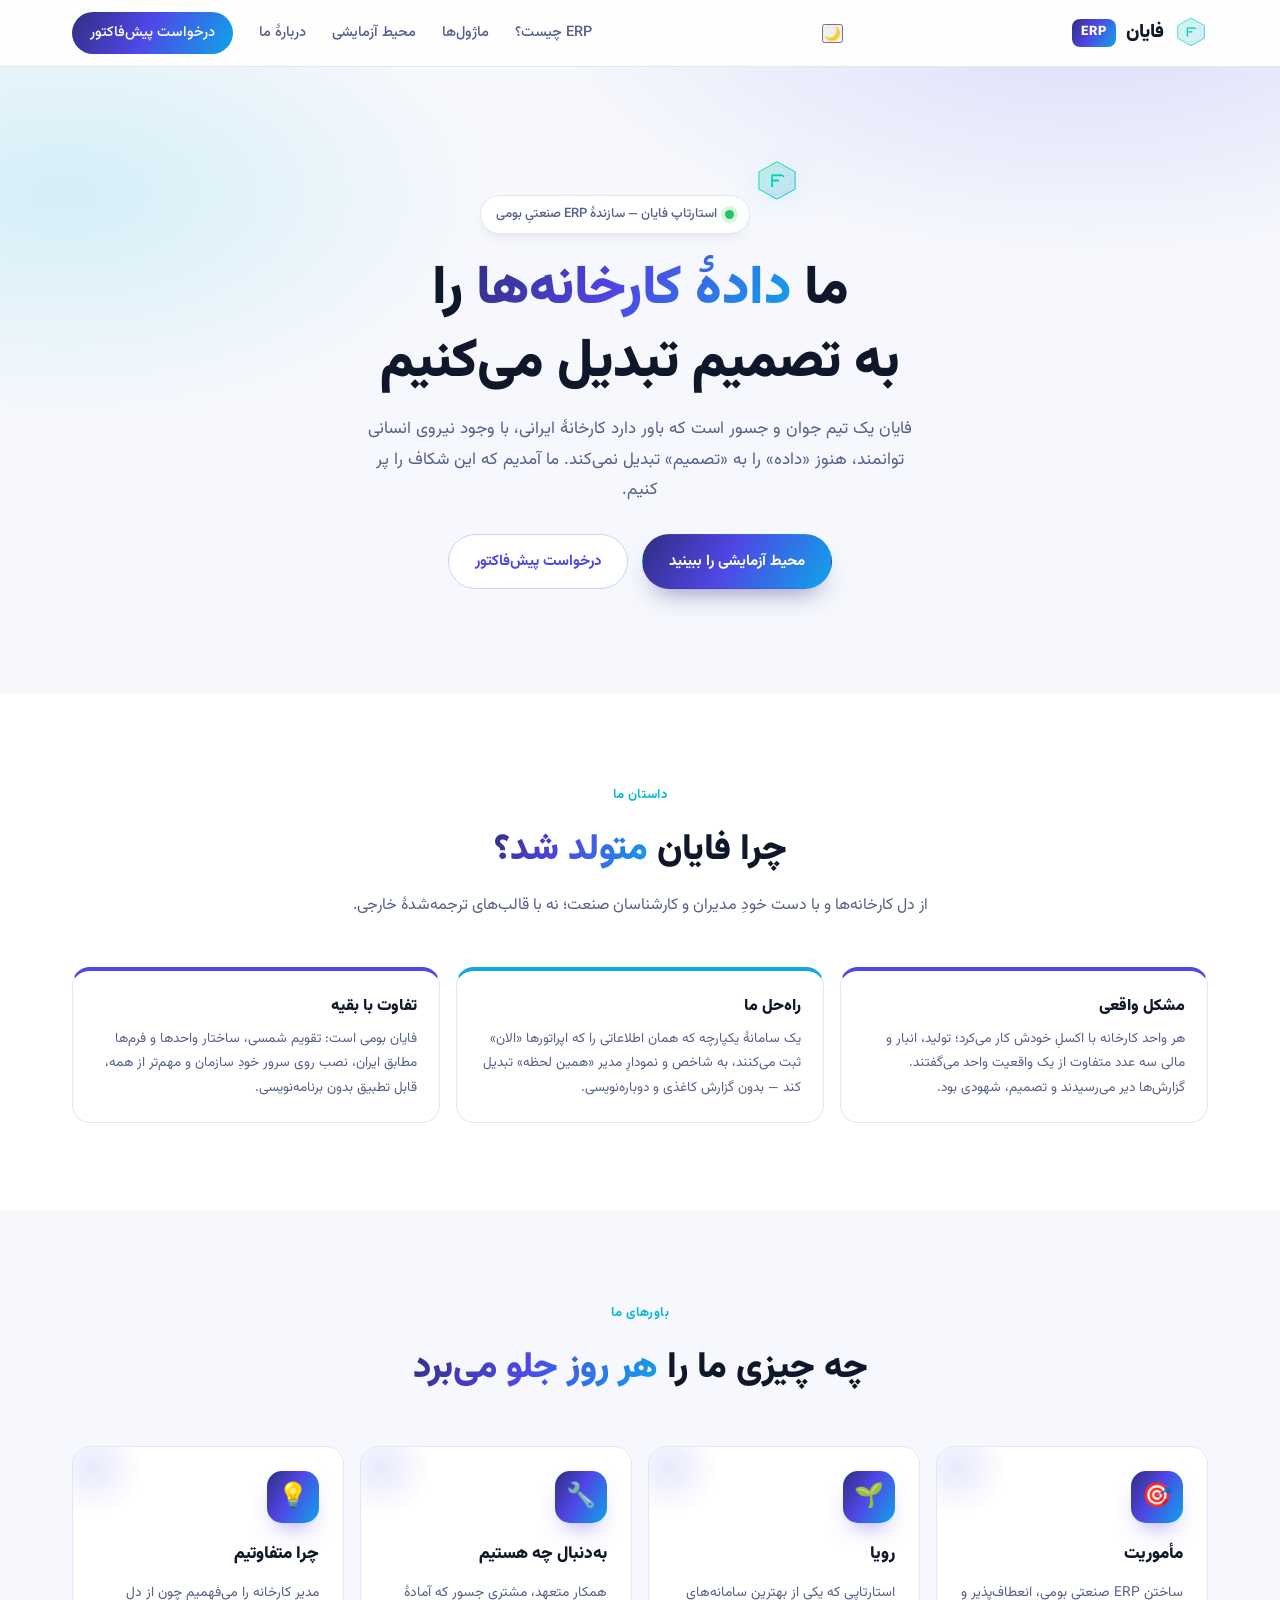
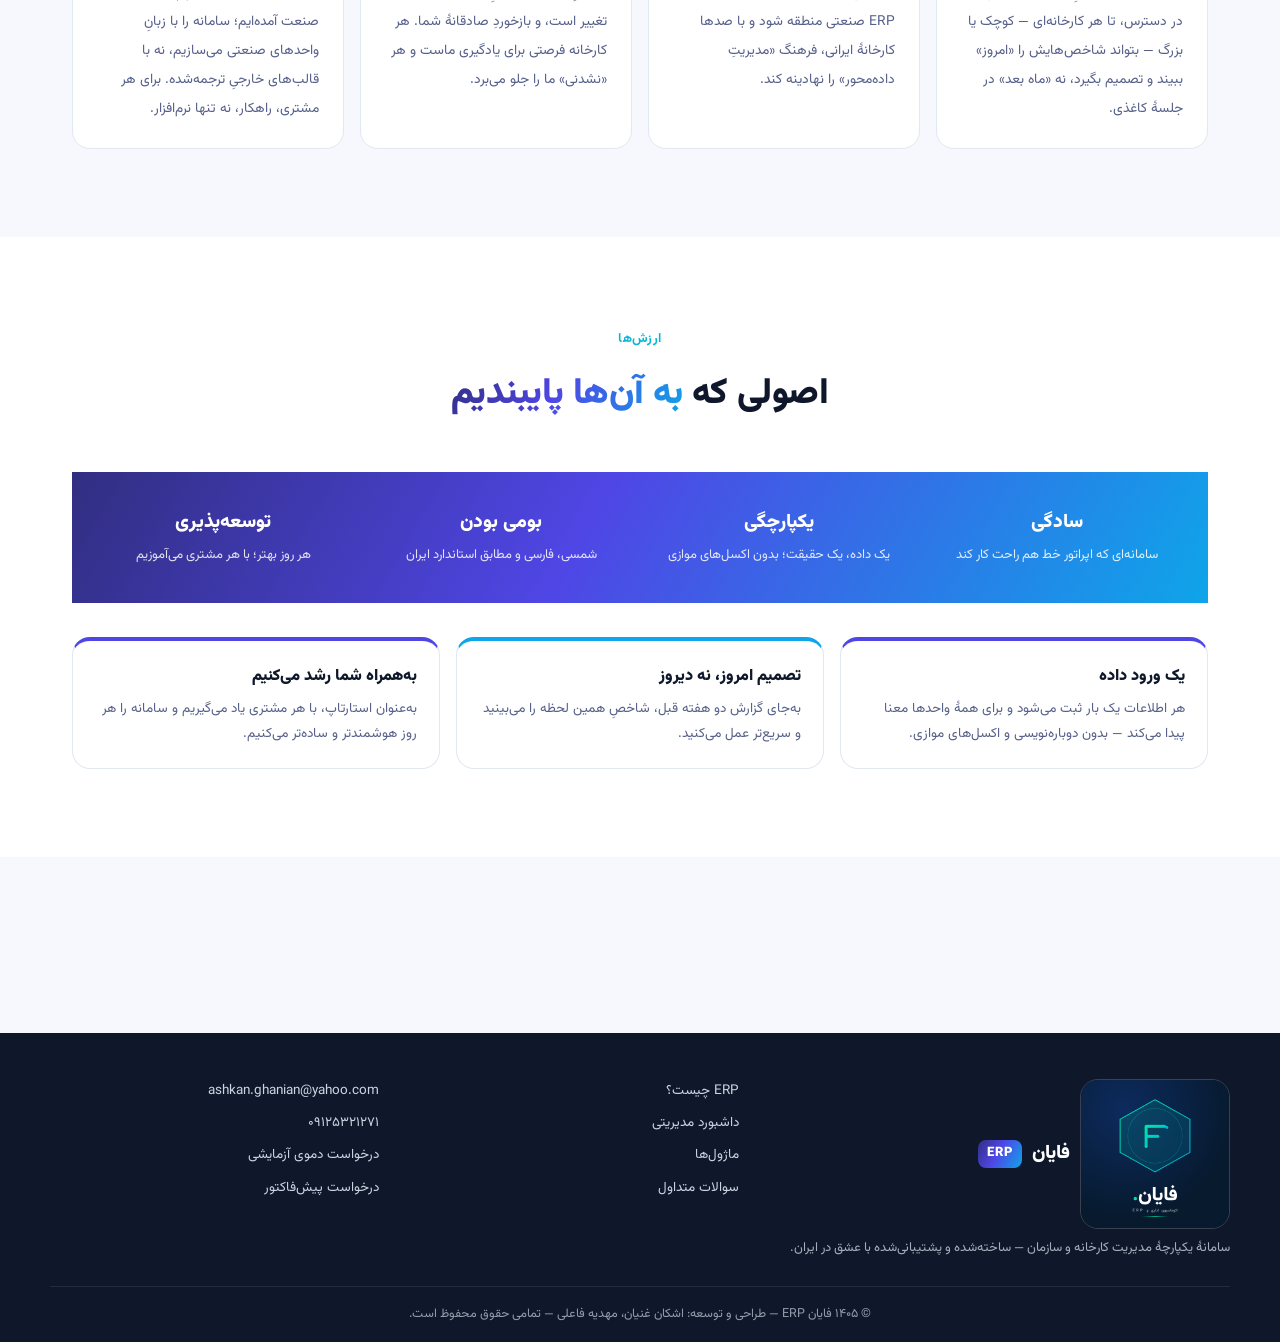
==== about.html @ 12213179 "Interactive real test simulators in trial; about page; shared theme on all pages; phone without spac" ====
<!DOCTYPE html>
<html lang="fa" dir="rtl">
<head>
<meta charset="UTF-8">
<meta name="viewport" content="width=device-width, initial-scale=1">
<title>دربارهٔ استارتاپ فایان | ما که هستیم و به‌دنبال چه هستیم</title>
<meta name="description" content="دربارهٔ فایان؛ استارتاپ ایرانی سازندهٔ ERP صنعتی. مأموریت، رویا و ارزش‌های ما؛ چرا باور داریم دادهٔ کارخانه‌ها باید به تصمیم تبدیل شود.">
<meta name="keywords" content="درباره فایان ERP, استارتاپ نرم افزار ERP ایرانی, تیم توسعه ERP, ERP صنعتی ایران, اسمارت ایران">
<meta name="robots" content="index, follow">
<meta name="author" content="فایان">
<link rel="canonical" href="https://ashkanghanian-ux.github.io/fayan-erp/about.html">
<meta property="og:type" content="website">
<meta property="og:site_name" content="فایان ERP">
<meta property="og:title" content="دربارهٔ استارتاپ فایان">
<meta property="og:description" content="ما استارتاپ فایان هستیم؛ تیمی که دادهٔ کارخانه‌ها را به تصمیم تبدیل می‌کند. مأموریت، رویا و ارزش‌های‌مان.">
<meta property="og:url" content="https://ashkanghanian-ux.github.io/fayan-erp/about.html">
<meta property="og:image" content="https://ashkanghanian-ux.github.io/fayan-erp/logo.png">
<meta property="og:locale" content="fa_IR">
<meta name="geo.region" content="IR">
<meta name="theme-color" content="#4f46e5">
<link rel="stylesheet" href="css/style.css">
<link rel="icon" type="image/svg+xml" href="mark.svg">
</head>
<body>
<header class="nav">
  <div class="container nav-inner">
    <a class="brand" href="index.html"><img src="mark.svg" class="brand-logo" alt="لوگوی فایان ERP"><span class="brand-name">فایان</span><span class="brand-suf">ERP</span></a>
    <button class="theme-btn" id="themeBtn" title="تغییر تم (روشن/تیره)" aria-label="حالت تیره">🌙</button>
    <button class="nav-burger" id="navBurger" aria-label="منو"><span></span><span></span><span></span></button>
    <nav class="nav-links" id="navLinks">
      <a href="index.html#about">ERP چیست؟</a>
      <a href="index.html#modules">ماژول‌ها</a>
      <a href="trial.html">محیط آزمایشی</a>
      <a href="about.html" aria-current="page">دربارهٔ ما</a>
      <a href="proforma.html" class="nav-cta">درخواست پیش‌فاکتور</a>
    </nav>
  </div>
</header>

<!-- ================= ABOUT HERO ================= -->
<section class="hero">
  <div class="hero-bg" aria-hidden="true"></div>
  <div class="container hero-grid" style="grid-template-columns:1fr;text-align:center">
    <div class="hero-copy" style="max-width:760px;margin:0 auto">
      <img src="mark.svg" class="hero-logo" alt="لوگوی فایان ERP">
      <span class="pill"><i class="dot"></i> استارتاپ فایان — سازندهٔ ERP صنعتیِ بومی</span>
      <h1>ما <span class="grad">دادهٔ کارخانه‌ها</span> را<br>به تصمیم تبدیل می‌کنیم</h1>
      <p class="hero-sub">
        فایان یک تیم جوان و جسور است که باور دارد کارخانهٔ ایرانی، با وجود نیروی انسانی توانمند،
        هنوز «داده» را به «تصمیم» تبدیل نمی‌کند. ما آمدیم که این شکاف را پر کنیم.
      </p>
      <div class="hero-cta" style="justify-content:center">
        <a href="trial.html" class="btn btn-primary">محیط آزمایشی را ببینید</a>
        <a href="proforma.html" class="btn btn-ghost">درخواست پیش‌فاکتور</a>
      </div>
    </div>
  </div>
</section>

<!-- ================= WHY WE EXIST ================= -->
<section class="section alt" id="story">
  <div class="container">
    <div class="sec-head">
      <span class="kicker">داستان ما</span>
      <h2>چرا فایان <span class="grad">متولد شد؟</span></h2>
      <p class="sec-sub">از دل کارخانه‌ها و با دست خودِ مدیران و کارشناسان صنعت؛ نه با قالب‌های ترجمه‌شدهٔ خارجی.</p>
    </div>
    <div class="why-grid about-grid">
      <div class="why-card"><h3>مشکل واقعی</h3><p>هر واحد کارخانه با اکسلِ خودش کار می‌کرد؛ تولید، انبار و مالی سه عدد متفاوت از یک واقعیت واحد می‌گفتند. گزارش‌ها دیر می‌رسیدند و تصمیم، شهودی بود.</p></div>
      <div class="why-card"><h3>راه‌حل ما</h3><p>یک سامانهٔ یکپارچه که همان اطلاعاتی را که اپراتورها «الان» ثبت می‌کنند، به شاخص و نمودارِ مدیر «همین لحظه» تبدیل کند — بدون گزارش کاغذی و دوباره‌نویسی.</p></div>
      <div class="why-card"><h3>تفاوت با بقیه</h3><p>فایان بومی است: تقویم شمسی، ساختار واحدها و فرم‌ها مطابق ایران، نصب روی سرور خودِ سازمان و مهم‌تر از همه، قابل تطبیق بدون برنامه‌نویسی.</p></div>
    </div>
  </div>
</section>

<!-- ================= MISSION / VISION ================= -->
<section class="section">
  <div class="container">
    <div class="sec-head">
      <span class="kicker">باورهای ما</span>
      <h2>چه چیزی ما را <span class="grad">هر روز جلو می‌برد</span></h2>
    </div>
    <div class="team-grid">
      <div class="team-card">
        <div class="team-ico">🎯</div>
        <h3>مأموریت</h3>
        <p>ساختن ERP صنعتیِ بومی، انعطاف‌پذیر و در دسترس، تا هر کارخانه‌ای — کوچک یا بزرگ — بتواند شاخص‌هایش را «امروز» ببیند و تصمیم بگیرد، نه «ماه بعد» در جلسهٔ کاغذی.</p>
      </div>
      <div class="team-card">
        <div class="team-ico">🌱</div>
        <h3>رویا</h3>
        <p>استارتاپی که یکی از بهترین سامانه‌های ERP صنعتی منطقه شود و با صدها کارخانهٔ ایرانی، فرهنگ «مدیریتِ داده‌محور» را نهادینه کند.</p>
      </div>
      <div class="team-card">
        <div class="team-ico">🔧</div>
        <h3>به‌دنبال چه هستیم</h3>
        <p>همکارِ متعهد، مشتریِ جسور که آمادهٔ تغییر است، و بازخوردِ صادقانهٔ شما. هر کارخانه فرصتی برای یادگیری ماست و هر «نشدنی» ما را جلو می‌برد.</p>
      </div>
      <div class="team-card">
        <div class="team-ico">💡</div>
        <h3>چرا متفاوتیم</h3>
        <p>مدیر کارخانه را می‌فهمیم چون از دل صنعت آمده‌ایم؛ سامانه را با زبانِ واحدهای صنعتی می‌سازیم، نه با قالب‌های خارجیِ ترجمه‌شده. برای هر مشتری، راهکار، نه تنها نرم‌افزار.</p>
      </div>
    </div>
  </div>
</section>

<!-- ================= VALUES ================= -->
<section class="section alt">
  <div class="container">
    <div class="sec-head">
      <span class="kicker">ارزش‌ها</span>
      <h2>اصولی که <span class="grad">به آن‌ها پایبندیم</span></h2>
    </div>
    <div class="stats-band" style="margin-bottom:34px">
      <div class="container stats-grid">
        <div><b>سادگی</b><span>سامانه‌ای که اپراتور خط هم راحت کار کند</span></div>
        <div><b>یکپارچگی</b><span>یک داده، یک حقیقت؛ بدون اکسل‌های موازی</span></div>
        <div><b>بومی بودن</b><span>شمسی، فارسی و مطابق استاندارد ایران</span></div>
        <div><b>توسعه‌پذیری</b><span>هر روز بهتر؛ با هر مشتری می‌آموزیم</span></div>
      </div>
    </div>
    <div class="why-grid about-grid">
      <div class="why-card"><h3>یک ورود داده</h3><p>هر اطلاعات یک بار ثبت می‌شود و برای همهٔ واحدها معنا پیدا می‌کند — بدون دوباره‌نویسی و اکسل‌های موازی.</p></div>
      <div class="why-card"><h3>تصمیم امروز، نه دیروز</h3><p>به‌جای گزارش دو هفته قبل، شاخصِ همین لحظه را می‌بینید و سریع‌تر عمل می‌کنید.</p></div>
      <div class="why-card"><h3>به‌همراه شما رشد می‌کنیم</h3><p>به‌عنوان استارتاپ، با هر مشتری یاد می‌گیریم و سامانه را هر روز هوشمندتر و ساده‌تر می‌کنیم.</p></div>
    </div>
  </div>
</section>

<!-- ================= CONTACT CTA ================= -->
<section class="section">
  <div class="container">
    <div class="demo-frame">
      <div class="pricing-card" style="padding:48px 30px">
        <span class="pill" style="background:rgba(255,255,255,.16);border-color:rgba(255,255,255,.35);color:#fff;box-shadow:none">مثلث شما</span>
        <h2 style="font-size:clamp(24px,3vw,32px);font-weight:900;margin:14px 0 10px">داستان ما بدون شما کامل نمی‌شود</h2>
        <p style="max-width:640px;margin:0 auto;font-size:14.5px;opacity:.92">
          اگر کارخانه‌ای می‌شناسید که هنوز با اکسل و کاغذ مدیریت می‌شود، یا خودتان آماده‌اید اولین قدم را بردارید،
          فقط کافی است همین‌جا شروع کنید.
        </p>
        <div class="price-btn-row">
          <a class="btn btn-primary" href="demo-request.html">درخواست دموی اختصاصی</a>
          <a class="btn btn-ghost" href="proforma.html">درخواست پیش‌فاکتور</a>
        </div>
      </div>
    </div>
  </div>
</section>

<footer class="footer">
  <div class="container footer-inner">
    <div>
      <a class="brand" href="index.html"><img src="logo.png" class="brand-logo f-logo" alt="لوگوی فایان ERP"><span class="brand-name">فایان</span><span class="brand-suf">ERP</span></a>
      <p class="footer-sub">سامانهٔ یکپارچهٔ مدیریت کارخانه و سازمان — ساخته‌شده و پشتیبانی‌شده با عشق در ایران.</p>
    </div>
    <div class="footer-links">
      <a href="index.html#about">ERP چیست؟</a>
      <a href="index.html#dashboard">داشبورد مدیریتی</a>
      <a href="index.html#modules">ماژول‌ها</a>
      <a href="index.html#faq">سوالات متداول</a>
    </div>
    <div class="footer-links">
      <a href="mailto:ashkan.ghanian@yahoo.com">ashkan.ghanian@yahoo.com</a>
      <a href="tel:+989125321271">۰۹۱۲۵۳۲۱۲۷۱</a>
      <a href="demo-request.html">درخواست دموی آزمایشی</a>
      <a href="proforma.html">درخواست پیش‌فاکتور</a>
    </div>
  </div>
  <div class="container footer-bar">© ۱۴۰۵ فایان ERP — طراحی و توسعه: اشکان غنیان، مهدیه فاعلی — تمامی حقوق محفوظ است.</div>
</footer>

<script src="js/main.js"></script>
<script src="js/theme.js"></script>
</body>
</html>
---- css/style.css ----
/* =========================================================
   فایان — وب‌سایت معرفی سامانهٔ ERP
   طراحی: مدرن، فارسی RTL، تم نیلی/فیروزه‌ای
   ========================================================= */
@font-face{font-family:'Vazirmatn';src:url('../fonts/Vazirmatn-Regular.woff2') format('woff2');font-weight:400;font-display:swap}
@font-face{font-family:'Vazirmatn';src:url('../fonts/Vazirmatn-Medium.woff2') format('woff2');font-weight:500;font-display:swap}
@font-face{font-family:'Vazirmatn';src:url('../fonts/Vazirmatn-Bold.woff2') format('woff2');font-weight:700;font-display:swap}
@font-face{font-family:'Vazirmatn';src:url('../fonts/Vazirmatn-Black.woff2') format('woff2');font-weight:900;font-display:swap}

:root{
  --brand:#4f46e5; --brand-2:#312e81; --cyan:#0ea5e9; --cyan-2:#06b6d4;
  --ink:#0f172a; --muted:#56608a; --line:#e2e8f0;
  --bg:#f6f8fd; --card:#ffffff;
  --grad:linear-gradient(120deg,#312e81,#4f46e5 45%,#0ea5e9);
  --grad-soft:linear-gradient(120deg,#eef2ff,#ecfeff);
  --rad:18px; --shadow:0 18px 50px -24px rgba(30,41,98,.35);
}
*{margin:0;padding:0;box-sizing:border-box}
html{scroll-behavior:smooth}
body{font-family:'Vazirmatn',Tahoma,sans-serif;background:var(--bg);color:var(--ink);line-height:1.8}
a{text-decoration:none;color:inherit}
.container{max-width:1180px;margin:0 auto;padding:0 22px}
.grad{background:var(--grad);-webkit-background-clip:text;background-clip:text;color:transparent}

/* ---------- NAV ---------- */
.nav{position:sticky;top:0;z-index:50;backdrop-filter:blur(12px);background:rgba(255,255,255,.82);border-bottom:1px solid var(--line)}
.nav-inner{display:flex;align-items:center;justify-content:space-between;height:66px}
.brand{display:flex;align-items:center;gap:10px;font-weight:900;font-size:19px}
.brand-name{font-weight:900}
.brand-suf{font-size:13px;font-weight:800;background:var(--grad);color:#fff;padding:2px 9px;border-radius:8px;letter-spacing:1px}
.brand-logo{height:34px;width:auto;border-radius:8px;object-fit:contain}
.hero-logo{height:46px;width:auto;object-fit:contain;margin-bottom:14px;filter:drop-shadow(0 6px 14px rgba(0,180,216,.35))}
.mv-logo{height:22px;width:auto;object-fit:contain;border-radius:5px}
.f-logo{height:150px;width:auto;border-radius:18px;border:1px solid rgba(255,255,255,.18)}
.brand-mark{width:36px;height:36px;border-radius:12px;background:var(--grad);color:#fff;display:grid;place-items:center;font-size:20px;box-shadow:0 8px 18px -8px rgba(79,70,229,.7)}
.nav-links{display:flex;align-items:center;gap:26px;font-size:14.5px;font-weight:500}
.nav-links a{color:var(--muted);transition:.2s}
.nav-links a:hover{color:var(--brand)}
.nav-cta{background:var(--grad);color:#fff!important;padding:8px 18px;border-radius:999px}
.nav-burger{display:none;flex-direction:column;gap:5px;background:none;border:0;cursor:pointer}
.nav-burger span{width:24px;height:2.5px;background:var(--ink);border-radius:3px;transition:.25s}
.nav.open .nav-burger span:nth-child(1){transform:translateY(7.5px) rotate(45deg)}
.nav.open .nav-burger span:nth-child(2){opacity:0}
.nav.open .nav-burger span:nth-child(3){transform:translateY(-7.5px) rotate(-45deg)}

/* ---------- BUTTONS ---------- */
.btn{display:inline-flex;align-items:center;gap:8px;padding:13px 26px;border-radius:999px;font-weight:700;font-size:15px;transition:.2s;cursor:pointer;border:1.5px solid transparent}
.btn-primary{background:var(--grad);color:#fff;box-shadow:0 14px 26px -12px rgba(49,46,129,.55)}
.btn-primary:hover{transform:translateY(-2px)}
.btn-ghost{background:#fff;color:var(--brand);border-color:#c7d2fe}
.btn-ghost:hover{border-color:var(--brand)}
.btn-sm{padding:8px 16px;font-size:13px}

/* ---------- HERO ---------- */
.hero{position:relative;overflow:hidden;padding:92px 0 70px}
.hero-bg{position:absolute;inset:0;z-index:-1;
  background:radial-gradient(900px 420px at 85% -10%,rgba(79,70,229,.16),transparent 60%),
             radial-gradient(700px 380px at 5% 20%,rgba(6,182,212,.14),transparent 60%);
}
.hero-grid{display:grid;grid-template-columns:1.05fr .95fr;gap:56px;align-items:center}
.pill{display:inline-flex;align-items:center;gap:8px;background:#fff;border:1px solid var(--line);border-radius:999px;padding:7px 15px;font-size:13px;font-weight:500;color:var(--muted);box-shadow:0 6px 16px -10px rgba(30,41,98,.25)}
.pill .dot,.demo-bar i:first-child{width:9px;height:9px;border-radius:50%;background:#22c55e;box-shadow:0 0 0 4px rgba(34,197,94,.18)}
.hero h1{font-size:clamp(34px,5vw,54px);font-weight:900;line-height:1.35;margin:20px 0 14px}
.hero-sub{color:var(--muted);font-size:17px;max-width:560px}
.hero-cta{display:flex;gap:14px;margin:28px 0 34px;flex-wrap:wrap}
.hero-points{display:flex;gap:38px;flex-wrap:wrap}
.hero-points b{display:block;font-size:26px;font-weight:900;background:var(--grad);-webkit-background-clip:text;background-clip:text;color:transparent}
.hero-points span{font-size:13px;color:var(--muted)}

/* ---- mockup card ---- */
.hero-visual{position:relative}
.mock{background:var(--card);border:1px solid var(--line);border-radius:var(--rad);box-shadow:var(--shadow);padding:18px 20px 20px;transform:rotate(-1.5deg)}
.mock-top{display:flex;align-items:center;justify-content:space-between;margin-bottom:16px}
.mv-brand{font-weight:900;font-size:15px;background:var(--grad);-webkit-background-clip:text;background-clip:text;color:transparent}
.mock-dots{display:flex;gap:6px}
.mock-dots i{width:10px;height:10px;border-radius:50%;background:#cbd5e1}
.mock-dots i:nth-child(2){background:#f59e0b}
.mock-dots i:nth-child(3){background:#22c55e}
.mock-kpis{display:grid;grid-template-columns:repeat(3,1fr);gap:10px;margin-bottom:16px}
.mk{background:var(--grad-soft);border:1px solid var(--line);border-radius:12px;padding:10px;text-align:center}
.mk b{font-size:19px;font-weight:900;display:block}
.mk.up b{color:#16a34a}.mk.warn b{color:#d97706}
.mk span{font-size:11.5px;color:var(--muted)}
.mock-chart{display:flex;align-items:flex-end;gap:10px;height:120px;border:1px solid var(--line);border-radius:12px;padding:14px;margin-bottom:16px;position:relative;background:#fff}
.mc-bar{flex:1;border-radius:6px 6px 0 0;background:linear-gradient(180deg,#6366f1,#312e81)}
.mc-bar.h1{height:45%}.mc-bar.h2{height:70%}.mc-bar.h3{height:38%}.mc-bar.h4{height:88%}
.mc-bar.h5{height:60%}.mc-bar.h6{height:95%}.mc-bar.h7{height:74%}
.mc-line{position:absolute;top:50%;right:14px;left:14px;border-top:2px dashed #f59e0b}
.mock-rows{display:flex;flex-direction:column;gap:8px}
.mr{display:flex;align-items:center;gap:10px;background:#f8fafc;border:1px solid var(--line);border-radius:10px;padding:8px 12px;font-size:13px}
.mr span{flex:1}
.mr b{font-size:12px;color:var(--muted);font-weight:500}
.st{width:9px;height:9px;border-radius:50%}
.st.ok{background:#22c55e}.st.warn{background:#f59e0b}.st.bad{background:#ef4444}
.float-chip{position:absolute;background:#fff;border:1px solid var(--line);border-radius:999px;padding:8px 16px;font-size:12.5px;font-weight:700;box-shadow:0 14px 30px -14px rgba(30,41,98,.4)}
.f1{top:-14px;right:-8px;color:var(--brand-2)}
.f2{bottom:-12px;left:6px;color:#0891b2}

/* ---------- STATS BAND ---------- */
.stats-band{background:var(--grad);color:#fff;padding:34px 0}
.stats-grid{display:grid;grid-template-columns:repeat(4,1fr);gap:20px;text-align:center}
.stats-grid b{display:block;font-size:19px;font-weight:900}
.stats-grid span{font-size:13px;opacity:.85}

/* ---------- SECTIONS ---------- */
.section{padding:88px 0}
.section.alt{background:#fff}
.sec-head{text-align:center;max-width:760px;margin:0 auto 46px}
.kicker{font-size:13px;font-weight:700;color:var(--cyan-2);letter-spacing:.4px}
.sec-head h2{font-size:clamp(26px,3.4vw,36px);font-weight:900;margin:8px 0 10px}
.sec-sub{color:var(--muted)}

/* ---------- DASH FEATURES ---------- */
.dash-features{display:grid;grid-template-columns:repeat(3,1fr);gap:18px}
.dash-card{background:var(--card);border:1px solid var(--line);border-radius:var(--rad);padding:26px;transition:.25s}
.dash-card:hover{transform:translateY(-5px);box-shadow:var(--shadow);border-color:#c7d2fe}
.dash-ico{width:46px;height:46px;border-radius:14px;background:var(--grad-soft);border:1px solid #c7d2fe;margin-bottom:14px;position:relative}
.dash-ico::after{content:"";position:absolute;inset:0;margin:11px;border-radius:7px;background:var(--grad)}
.dash-ico.i2{transform:rotate(45deg)}.dash-ico.i2::after{transform:rotate(-45deg)}
.dash-ico.i3{border-radius:50%}.dash-ico.i3::after{border-radius:50%;margin:12px}
.dash-ico.i4::after{margin:8px;border-radius:50% 50% 50% 0}
.dash-ico.i5::after{margin:7px 13px}
.dash-ico.i6::after{margin:9px}
.dash-card h3{font-size:16.5px;font-weight:800;margin-bottom:6px}
.dash-card p{font-size:13.6px;color:var(--muted)}

/* ---------- BENEFIT BANNER ---------- */
.benefit-banner{display:grid;grid-template-columns:1fr 1fr;gap:18px;margin-top:26px}
.bb-copy{background:var(--grad-soft);border:1px solid var(--line);border-radius:var(--rad);padding:24px}
.bb-copy h3{font-size:17px;font-weight:800;margin-bottom:12px}
.bb-copy ul{list-style:none}
.bb-copy li{display:flex;gap:10px;align-items:flex-start;font-size:13.6px;color:var(--muted);padding-bottom:10px}
.bb-copy li span{display:grid;place-items:center;width:22px;height:22px;border-radius:50%;flex:none;font-size:12px;font-weight:900;margin-top:2px}
.bb-copy li b{color:var(--ink)}
.bb-copy li span{background:#fee2e2;color:#dc2626}
.bb-copy.good li span{background:#dcfce7;color:#16a34a}
.bb-copy.good li span{}

/* ---------- MODULES ---------- */
.modules-grid{display:grid;grid-template-columns:repeat(4,1fr);gap:16px}
.mod{background:var(--card);border:1px solid var(--line);border-radius:var(--rad);padding:22px;transition:.25s}
.mod:hover{transform:translateY(-5px);box-shadow:var(--shadow);border-color:#a5b4fc}
.mod-i{width:42px;height:42px;border-radius:12px;background:var(--grad);display:block;position:relative;margin-bottom:13px}
.mod-i::after{content:"";position:absolute;inset:0;margin:12px 12px 12px 12px;border:3px solid #fff;border-radius:5px}
.mod-i.m2::after{margin:11px;border-width:3px;border-top-width:0}
.mod-i.m3::after{margin:11px 7px;border-radius:50%}
.mod-i.m4::after{margin:10px;border-radius:50%;border-width:2px}
.mod-i.m5::after{margin:12px 9px}
.mod-i.m6::after{background:#fff;margin:11px;border:2px solid #fff;border-radius:50%}
.mod-i.m7::after{border-radius:50%;margin:11px}
.mod-i.m8::after{display:none}
.mod-i.m9::after{border:none;background:#fff;margin:10px;border-radius:50% 0 50% 50%}
.mod-i.m10::after{margin:8px 13px;transform:rotate(45deg)}
.mod-i.m11::after{border-radius:3px;border-width:3px}
.mod-i.m12::after{margin:10px;border-radius:0}
.mod h3{font-size:15px;font-weight:800;margin-bottom:5px}
.mod p{font-size:12.7px;color:var(--muted)}

/* ---------- WHY ---------- */
.why-grid{display:grid;grid-template-columns:repeat(3,1fr);gap:16px}
.why-card{background:var(--card);border:1px solid var(--line);border-radius:var(--rad);padding:22px;border-top:4px solid var(--brand)}
.why-card:nth-child(2n){border-top-color:var(--cyan)}
.why-card h3{font-size:16px;font-weight:800;margin-bottom:5px}
.why-card p{font-size:13.5px;color:var(--muted)}

/* ---------- DEMO ---------- */
.demo-frame{max-width:980px;margin:0 auto;border:1px solid var(--line);border-radius:16px;overflow:hidden;box-shadow:var(--shadow);background:#fff}
.demo-bar{display:flex;align-items:center;gap:8px;background:#0f172a;color:#94a3b8;padding:10px 16px}
.demo-bar i{width:10px;height:10px;border-radius:50%;background:#f87171}
.demo-bar i:nth-child(2){background:#fbbf24}
.demo-bar i:nth-child(3){background:#34d399}
.demo-url{flex:1;font-size:12.5px;direction:ltr;text-align:left;font-family:monospace}
.demo-frame iframe{width:100%;height:540px;border:0;background:#f6f8fd;display:block}
.demo-note{max-width:980px;margin:18px auto 0;text-align:center;font-size:13.5px;color:var(--muted)}
.demo-note code{background:#eef2ff;padding:2px 8px;border-radius:6px;font-size:12.5px;direction:ltr;display:inline-block}
.demo-unavailable{max-width:980px;margin:0 auto;text-align:center}
.du-card{background:var(--grad-soft);border:1.5px dashed #a5b4fc;border-radius:var(--rad);padding:44px 22px}
.du-card strong{font-size:18px;font-weight:900;display:block;margin-bottom:8px}
.du-card p{color:var(--muted);font-size:14px;margin-bottom:20px}

/* ---------- CATALOG (Modules) ---------- */
.b-ok,.b-soon{font-size:12.5px;font-weight:700;margin:0 4px}
.b-ok{color:#16a34a}.b-soon{color:#d97706}
.catalog{margin-top:10px}
.cat{background:var(--card);border:1px solid var(--line);border-radius:var(--rad);padding:20px 22px;margin-bottom:16px}
.cat-head{display:flex;align-items:center;gap:12px;margin-bottom:14px}
.cat-i{width:38px;height:38px;border-radius:12px;background:var(--grad);position:relative;flex:none}
.cat-i::before{content:"";position:absolute;inset:0;margin:auto;width:12px;height:12px;border:3px solid #fff}
.cat-i.c1::after{content:"";position:absolute;inset:0;margin:9px;background:#fff;border-radius:3px}
.cat-i.c2::before{border-width:3px 3px 0 0;border-radius:3px}
.cat-i.c3::before{height:14px;border-width:3px;border-top:0}
.cat-i.c4::before{border-radius:50%;border-width:3px}
.cat-i.c5::before{background:#fff;border-color:#fff;border-width:3px;width:10px;height:10px}
.cat-i.c6::before{border-width:3px 3px 3px 0;border-radius:4px}
.cat-i.c7::before{width:16px;height:2px;border:none;background:#fff}
.cat-i.c8::before{border-radius:50% 50% 50% 0}
.cat-i.c9::before{border-radius:8px;width:14px;height:14px}
.cat-i.c10::before{border:none;background:#fff;width:16px;height:13px;border-radius:3px 3px 8px 8px}
.cat-head h3{font-size:16.5px;font-weight:800}
.cat-chips{display:flex;flex-wrap:wrap;gap:8px}
.chip{display:inline-flex;align-items:center;gap:7px;background:#f8fafc;border:1px solid var(--line);border-radius:999px;padding:6px 14px;font-size:13px;color:var(--ink)}
.chip::before{content:"";width:7px;height:7px;border-radius:50%;flex:none}
.chip.ok::before{background:#22c55e;box-shadow:0 0 0 3px rgba(34,197,94,.18)}
.chip.soon::before{background:#f59e0b;box-shadow:0 0 0 3px rgba(245,158,11,.18)}
.chip.ok{background:#f0fdf4;border-color:#bbf7d0;color:#15803d}
.chip.soon{background:#fffbeb;border-color:#fde68a;color:#b45309}

/* ---------- FAQ ---------- */
.faq-list{max-width:820px;margin:0 auto;display:flex;flex-direction:column;gap:10px}
.faq-list details{background:var(--card);border:1px solid var(--line);border-radius:14px;overflow:hidden}
.faq-list summary{cursor:pointer;list-style:none;padding:16px 22px;font-weight:700;font-size:15px;display:flex;align-items:center;justify-content:space-between;gap:12px;transition:.2s}
.faq-list summary::-webkit-details-marker{display:none}
.faq-list summary::after{content:"+";font-size:20px;color:var(--brand);transition:.25s;background:#eef2ff;border-radius:8px;width:28px;height:28px;display:grid;place-items:center;flex:none}
.faq-list details[open] summary::after{transform:rotate(45deg)}
.faq-list summary:hover{background:#f8faff}
.faq-list details p{padding:0 22px 18px;color:var(--muted);font-size:14px}

/* ---------- STEPS ---------- */
.steps-grid{display:grid;grid-template-columns:repeat(4,1fr);gap:16px}
.step{background:var(--card);border:1px solid var(--line);border-radius:var(--rad);padding:24px;position:relative}
.step b{position:absolute;top:-14px;right:20px;width:34px;height:34px;border-radius:50%;background:var(--grad);color:#fff;display:grid;place-items:center;font-size:16px;box-shadow:0 8px 16px -8px rgba(49,46,129,.6)}
.step h3{font-size:15.5px;font-weight:800;margin:14px 0 6px}
.step p{font-size:13px;color:var(--muted)}

/* ---------- PRICING ---------- */
.pricing-card{background:linear-gradient(135deg,#312e81,#4f46e5 55%,#0ea5e9);color:#fff;border-radius:26px;text-align:center;padding:56px 30px;position:relative;overflow:hidden}
.pricing-card .pill{background:rgba(255,255,255,.16);border:1px solid rgba(255,255,255,.35);color:#fff;box-shadow:none}
.pricing-card h2{font-size:clamp(24px,3vw,32px);font-weight:900;margin:14px 0 10px}
.pricing-card p{max-width:640px;margin:0 auto;font-size:14.5px;opacity:.92}
.price-btn-row{display:flex;gap:14px;justify-content:center;margin-top:26px;flex-wrap:wrap}
.price-btn-row .btn-ghost{background:rgba(255,255,255,.14);border-color:rgba(255,255,255,.5);color:#fff}
.price-btn-row .btn-ghost:hover{border-color:#fff}

/* ---------- FOOTER ---------- */
.footer{background:#0f172a;color:#cbd5e1}
.footer-inner{display:grid;grid-template-columns:1.4fr 1fr 1fr;gap:30px;padding:46px 0 26px}
.footer .brand-name{color:#fff}
.footer-sub{font-size:13px;opacity:.8;margin-top:8px}
.footer-links{display:flex;flex-direction:column;gap:8px;font-size:13.5px}
.footer-links a:hover{color:#fff}
.footer-bar{border-top:1px solid rgba(255,255,255,.12);padding:16px 22px;font-size:12.5px;text-align:center;opacity:.7}

/* ---------- REVEAL ---------- */
.reveal{opacity:0;transform:translateY(22px);transition:.6s}
.reveal.in{opacity:1;transform:none}

/* ---------- RESPONSIVE ---------- */
@media (max-width:1000px){
  .modules-grid{grid-template-columns:repeat(3,1fr)}
  .stats-grid{grid-template-columns:repeat(2,1fr)}
}
@media (max-width:860px){
  .hero-grid{grid-template-columns:1fr;gap:40px}
  .hero-visual{order:-1;max-width:520px;margin:0 auto}
  .dash-features,.steps-grid,.why-grid{grid-template-columns:repeat(2,1fr)}
  .benefit-banner{grid-template-columns:1fr}
  .nav-links{position:fixed;inset:66px 0 auto 0;background:#fff;border-bottom:1px solid var(--line);flex-direction:column;gap:0;padding:10px 0;display:none}
  .nav-links a{padding:12px 24px;width:100%}
  .nav.open .nav-links{display:flex}
  .nav-burger{display:flex}
  .footer-inner{grid-template-columns:1fr;gap:18px}
}
@media (max-width:620px){
  .modules-grid,.dash-features,.steps-grid,.why-grid{grid-template-columns:1fr}
  .stats-grid{grid-template-columns:1fr 1fr}
  .hero-points{gap:24px}
  .demo-frame iframe{height:440px}
  .section{padding:64px 0}
}
/* ---------- FORMS / SUB-PAGES ---------- */
.form-page-head{border-bottom:1px solid var(--line);background:#fff}
.form-page-head .nav-inner{justify-content:space-between}
.form-page-head .back{font-size:13px;font-weight:700;color:var(--muted);text-decoration:none;padding:8px 14px;border:1.5px solid var(--line);border-radius:10px;transition:.2s}
.form-page-head .back:hover{border-color:var(--brand);color:var(--brand)}
.form-wrap{max-width:680px;margin:0 auto;padding:46px 0 78px}
.form-card{background:var(--card);border:1px solid var(--line);border-radius:18px;padding:32px;box-shadow:0 24px 60px -30px rgba(15,23,42,.25)}
.form-card h1{font-size:22px;margin-bottom:6px}
.form-card .form-lead{color:var(--muted);font-size:14px;margin-bottom:26px;line-height:1.9}
.frm-group{margin-bottom:18px}
.frm-group label{display:block;font-weight:700;font-size:13.5px;margin-bottom:7px}
.frm-group label small{color:var(--muted);font-weight:500}
.frm-in{width:100%;border:1.5px solid var(--line);border-radius:12px;padding:11px 14px;font-size:14px;background:#fcfdff;transition:.2s;color:var(--ink);font-family:inherit}
.frm-in:focus{outline:none;border-color:var(--brand);background:#fff;box-shadow:0 0 0 4px rgba(99,102,241,.12)}
.frm-in.err{border-color:#ef4444!important}
.frm-hint{font-size:12px;color:#dc2626;margin-top:6px;display:none;font-weight:600}
.frm-hint.show{display:block}
.cat-grp{margin-bottom:16px}
.cat-grp-title{font-weight:800;font-size:14px;margin-bottom:9px;display:flex;align-items:center;gap:8px}
.cat-grp-title::before{content:"";width:8px;height:8px;border-radius:3px;background:var(--grad);flex:none}
.chk-grid{display:flex;flex-wrap:wrap;gap:8px}
label.chk-row{display:inline-flex;align-items:center;gap:8px;background:#f8fafc;border:1px solid var(--line);border-radius:999px;padding:8px 14px;cursor:pointer;font-size:13px;font-weight:600;transition:.15s}
label.chk-row input{accent-color:var(--brand);width:15px;height:15px}
label.chk-row:has(input:checked){background:#eef2ff;border-color:var(--brand);color:var(--brand)}
.form-ok{display:none;text-align:center;padding:30px 10px}
.form-ok .big{font-size:46px}
.form-ok h2{font-size:19px;margin:10px 0 8px}
.form-ok p{color:var(--muted);font-size:14px;line-height:2}
.form-err{display:none;background:#fef2f2;border:1px solid #fecaca;color:#b91c1c;border-radius:12px;padding:14px 16px;font-size:13.5px;line-height:2;margin-top:18px}
.form-err.show{display:block}
.contact-rt{display:flex;gap:12px;flex-wrap:wrap;margin-top:34px}
.contact-rt div{flex:1;min-width:190px;background:#f8fafc;border:1px solid var(--line);border-radius:14px;padding:16px 18px}
.contact-rt b{display:block;font-size:13px;color:var(--muted);margin-bottom:6px}
.contact-rt a{font-weight:800;color:var(--ink);text-decoration:none;font-size:15px;direction:ltr;display:block}
.btn[disabled]{opacity:.6;pointer-events:none}
.spin{display:inline-block;width:14px;height:14px;border:2px solid #fff;border-top-color:transparent;border-radius:50%;animation:rot .7s linear infinite;vertical-align:-2px;margin-left:6px}
@keyframes rot{to{transform:rotate(360deg)}}

/* ---------- ABOUT US ---------- */
.team-grid{display:grid;grid-template-columns:repeat(auto-fit,minmax(245px,1fr));gap:16px}
.team-card{background:var(--card);border:1px solid var(--line);border-radius:var(--rad);padding:24px;position:relative;overflow:hidden;transition:.22s}
.team-card::after{content:"";position:absolute;inset-inline-end:-30px;top:-30px;width:100px;height:100px;border-radius:50%;background:radial-gradient(circle,rgba(99,102,241,.14),transparent 70%);pointer-events:none}
.team-card:hover{transform:translateY(-5px);box-shadow:var(--shadow);border-color:#c7d2fe}
.team-ico{width:52px;height:52px;border-radius:15px;background:var(--grad);color:#fff;display:grid;place-items:center;font-size:24px;margin-bottom:16px;box-shadow:0 12px 24px -12px rgba(79,70,229,.7)}
.team-card h3{font-size:17px;font-weight:900;margin-bottom:9px}
.team-card p{color:var(--muted);font-size:13.8px;line-height:2.1}
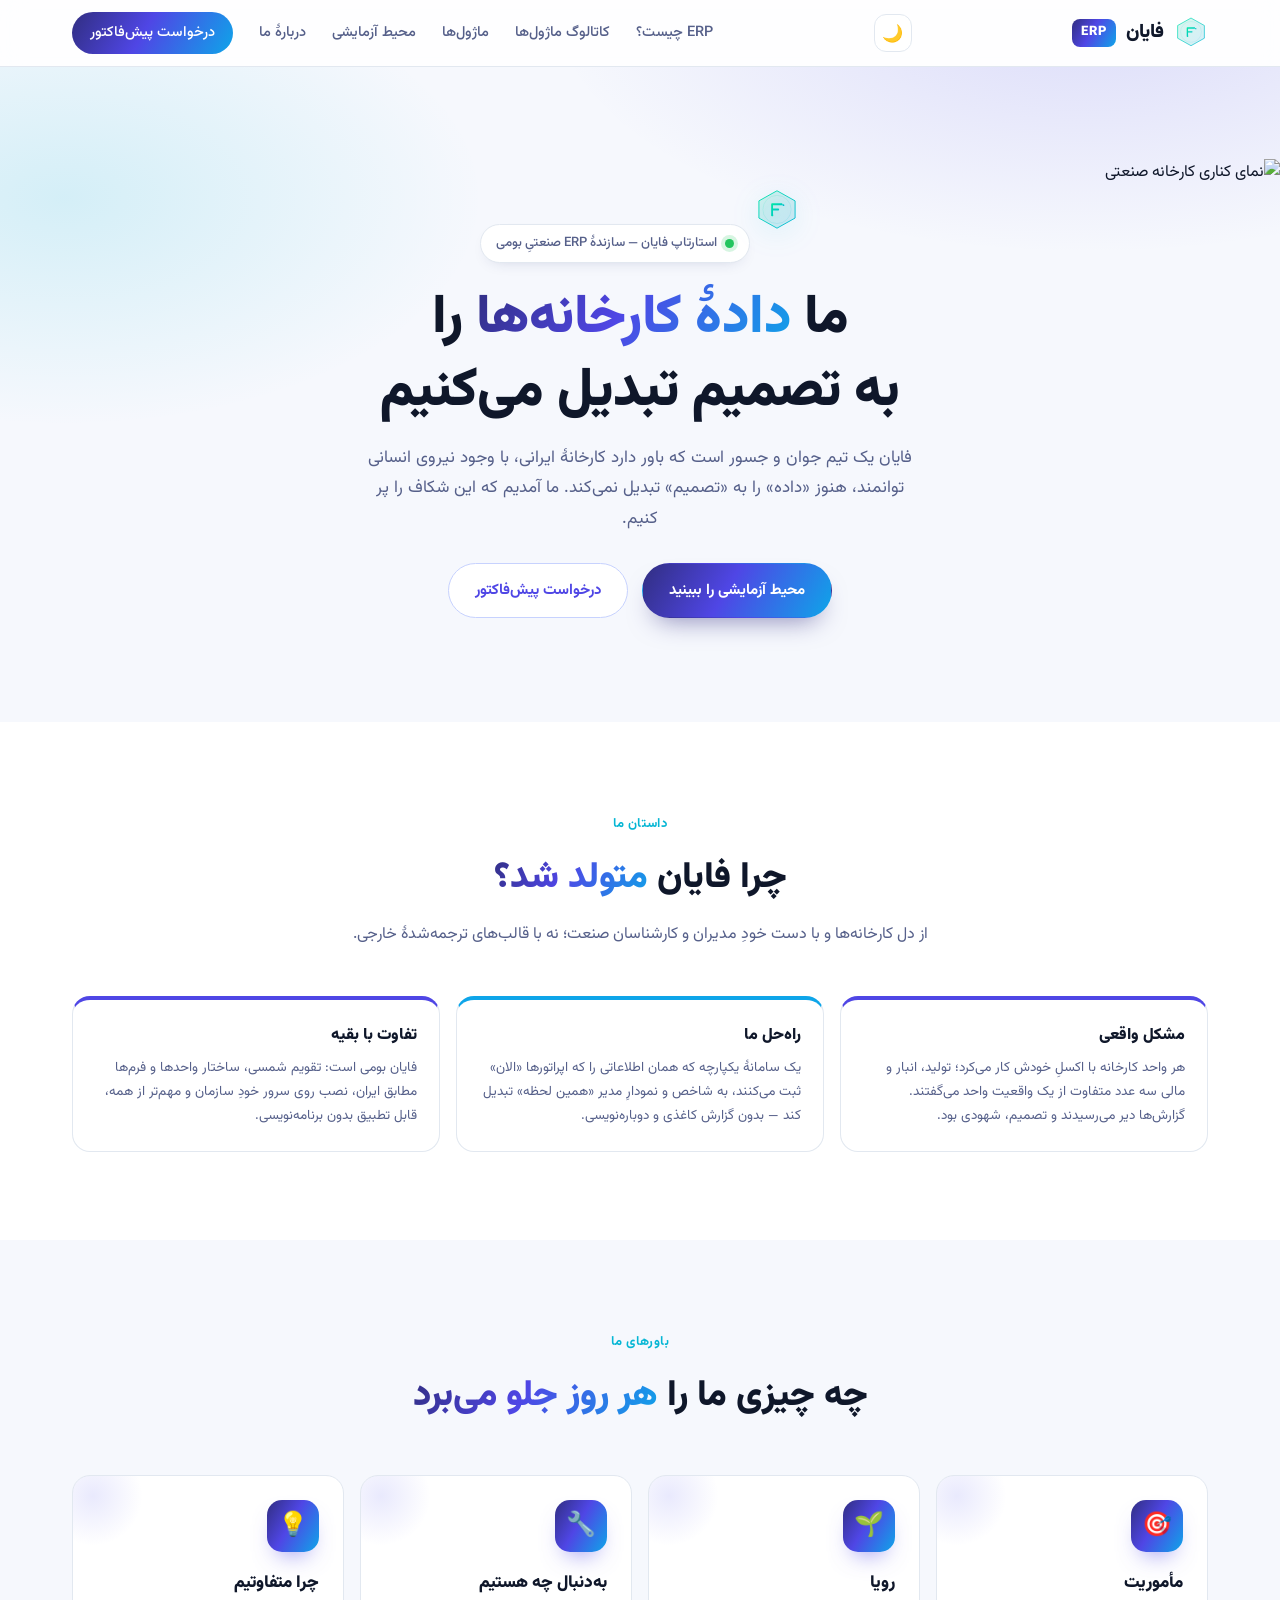
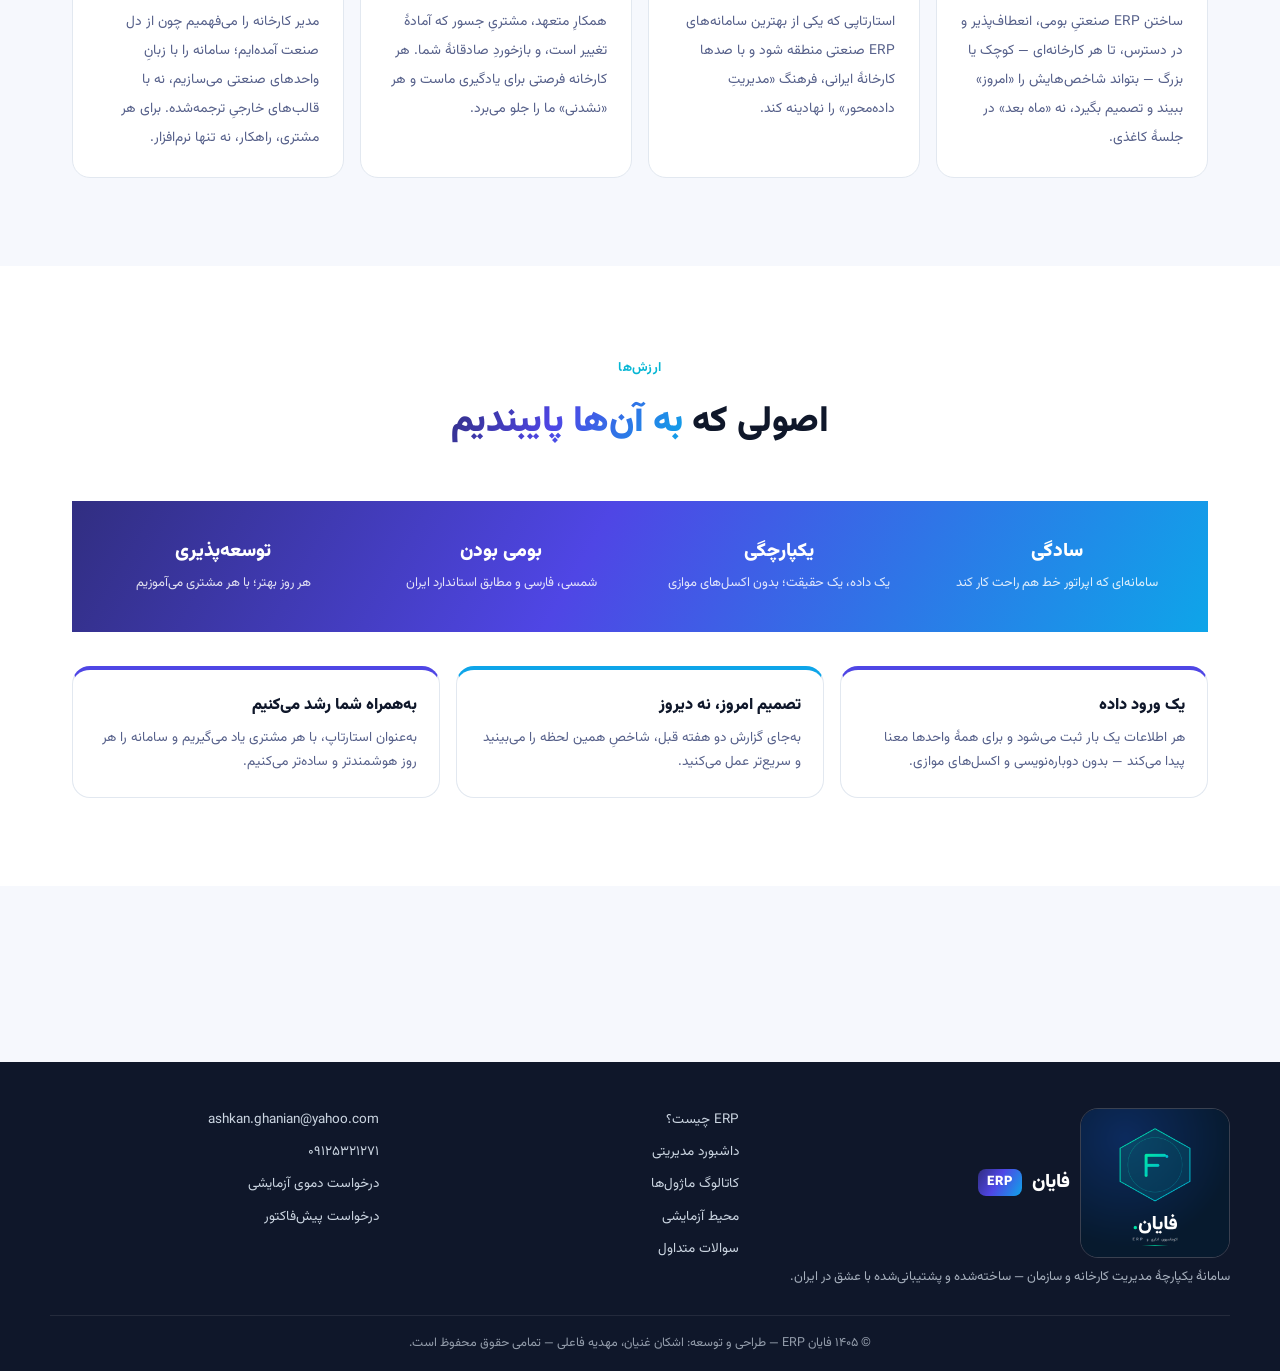
==== commit e8c98008: "Catalog page, factory background art (SVG), trial layout spacing, deep links" ====
--- a/about.html
+++ b/about.html
@@ -29,6 +29,7 @@
     <button class="nav-burger" id="navBurger" aria-label="منو"><span></span><span></span><span></span></button>
     <nav class="nav-links" id="navLinks">
       <a href="index.html#about">ERP چیست؟</a>
+      <a href="catalog.html">کاتالوگ ماژول‌ها</a>
       <a href="index.html#modules">ماژول‌ها</a>
       <a href="trial.html">محیط آزمایشی</a>
       <a href="about.html" aria-current="page">دربارهٔ ما</a>
@@ -40,6 +41,7 @@
 <!-- ================= ABOUT HERO ================= -->
 <section class="hero">
   <div class="hero-bg" aria-hidden="true"></div>
+    <img src="assets/factory-side.svg" class="hero-art" alt="نمای کناری کارخانه صنعتی" loading="lazy">
   <div class="container hero-grid" style="grid-template-columns:1fr;text-align:center">
     <div class="hero-copy" style="max-width:760px;margin:0 auto">
       <img src="mark.svg" class="hero-logo" alt="لوگوی فایان ERP">
@@ -157,7 +159,8 @@
     <div class="footer-links">
       <a href="index.html#about">ERP چیست؟</a>
       <a href="index.html#dashboard">داشبورد مدیریتی</a>
-      <a href="index.html#modules">ماژول‌ها</a>
+      <a href="catalog.html">کاتالوگ ماژول‌ها</a>
+      <a href="trial.html">محیط آزمایشی</a>
       <a href="index.html#faq">سوالات متداول</a>
     </div>
     <div class="footer-links">
--- a/css/style.css
+++ b/css/style.css
@@ -305,6 +305,52 @@
 .spin{display:inline-block;width:14px;height:14px;border:2px solid #fff;border-top-color:transparent;border-radius:50%;animation:rot .7s linear infinite;vertical-align:-2px;margin-left:6px}
 @keyframes rot{to{transform:rotate(360deg)}}
 
+/* ---------- THEME TOGGLE ---------- */
+.theme-btn{width:38px;height:38px;border-radius:12px;border:1.5px solid var(--line);background:var(--card);color:#facc15;cursor:pointer;font-size:17px;display:grid;place-items:center;transition:.25s;flex:none}
+.theme-btn:hover{transform:rotate(18deg);border-color:#a5b4fc}
+
+/* =========================================================
+   تم تیره — با دکمهٔ بالای صفحه روی همهٔ صفحات
+   ========================================================= */
+body.dark{
+  --bg:#0b1220; --card:#141f38; --ink:#eef3ff; --muted:#94a5c7; --line:rgba(255,255,255,.12);
+  --grad-soft:linear-gradient(120deg,rgba(79,70,229,.2),rgba(14,165,233,.12));
+  --shadow:0 18px 52px -24px rgba(0,0,0,.6);
+}
+body.dark .section.alt{background:#0e1830}
+body.dark .nav{background:rgba(15,23,42,.86);border-bottom-color:var(--line)}
+body.dark .nav-links a{color:#b6c0d9}
+body.dark .nav-links a:hover{color:#fff}
+body.dark .nav-links a.nav-cta{color:#fff!important}
+body.dark .pill{background:var(--card);color:#b6c0d9;border-color:var(--line)}
+body.dark .hero-bg{opacity:.9}
+body.dark .mock{background:var(--card);box-shadow:0 24px 70px -30px rgba(0,0,0,.8)}
+body.dark .mock-chart{background:var(--card)}
+body.dark .mr{background:#1c2946}
+body.dark .chip{background:#1c2946}
+body.dark .chip.ok{background:rgba(34,197,94,.14);border-color:rgba(34,197,94,.45);color:#6ee7b7}
+body.dark .chip.soon{background:rgba(245,158,11,.14);border-color:rgba(245,158,11,.45);color:#fcd34d}
+body.dark .faq-list summary::after{background:#29375c}
+body.dark .faq-list summary:hover{background:#1c2946}
+body.dark .demo-frame{background:var(--card)}
+body.dark .demo-note code{background:#29375c;color:#c7d2fe}
+body.dark .bb-copy{border-color:var(--line)}
+body.dark .bb-copy li b{color:var(--ink)}
+body.dark .form-page-head{background:#0e1830}
+body.dark .form-card{box-shadow:0 24px 60px -30px rgba(0,0,0,.6)}
+body.dark .frm-in{background:#1c2946;color:var(--ink)}
+body.dark .frm-in:focus{background:#1c2946;box-shadow:0 0 0 4px rgba(99,102,241,.22)}
+body.dark label.chk-row{background:#1c2946}
+body.dark label.chk-row:has(input:checked){background:rgba(79,70,229,.28);border-color:var(--brand)}
+body.dark .contact-rt div{background:#1c2946}
+body.dark .form-err{background:rgba(239,68,68,.12);border-color:rgba(239,68,68,.45);color:#fca5a5}
+body.dark .back{color:#b6c0d9}
+body.dark .du-card{border-color:rgba(165,180,252,.5)}
+body.dark .du-card p{color:#b6c0d9}
+@media (max-width:860px){
+  body.dark .nav-links{background:#0e1830}
+}
+
 /* ---------- ABOUT US ---------- */
 .team-grid{display:grid;grid-template-columns:repeat(auto-fit,minmax(245px,1fr));gap:16px}
 .team-card{background:var(--card);border:1px solid var(--line);border-radius:var(--rad);padding:24px;position:relative;overflow:hidden;transition:.22s}
